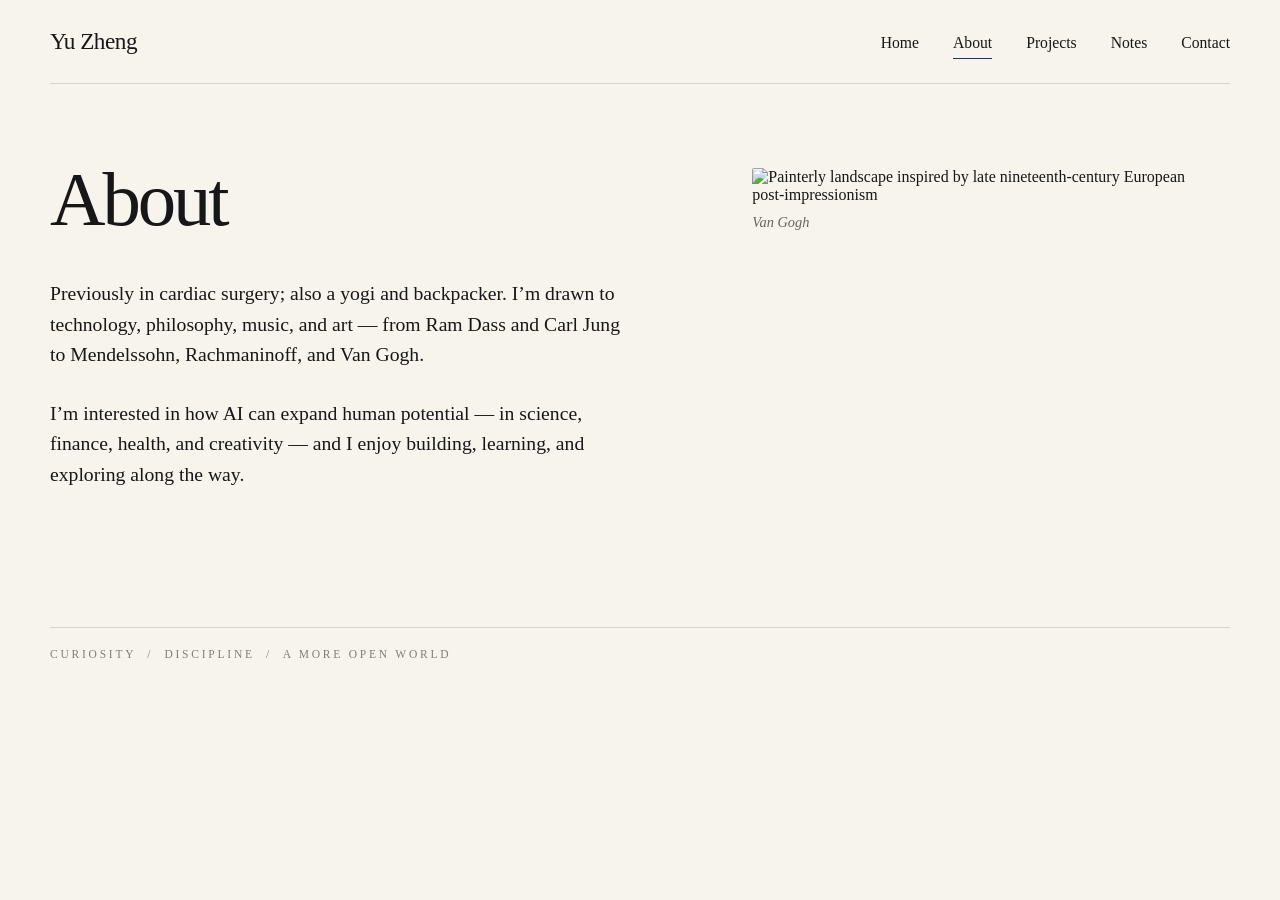
==== about.html @ 2a7b6f16 "Add About page" ====
<!doctype html>
<html lang="en"><head><meta charset="utf-8"><meta name="viewport" content="width=device-width,initial-scale=1"><title>About — Yu Zheng</title><link rel="stylesheet" href="styles.css"></head>
<body>
<header class="site-shell site-header"><a class="brand" href="index.html">Yu Zheng</a><nav class="nav"><a href="index.html">Home</a><a class="active" href="about.html">About</a><a href="projects.html">Projects</a><a href="notes.html">Notes</a><a href="contact.html">Contact</a></nav></header>
<main class="site-shell page"><div class="page-grid">
  <section><h1>About</h1><div class="prose">
    <p>Previously in cardiac surgery; also a yogi and backpacker. I’m drawn to technology, philosophy, music, and art — from Ram Dass and Carl Jung to Mendelssohn, Rachmaninoff, and Van Gogh.</p>
    <p>I’m interested in how AI can expand human potential — in science, finance, health, and creativity — and I enjoy building, learning, and exploring along the way.</p>
  </div></section>
  <figure class="art-frame"><img src="assets/about_art.png" alt="Painterly landscape inspired by late nineteenth-century European post-impressionism"><figcaption class="caption">Van Gogh</figcaption></figure>
</div></main>
<footer class="site-shell site-footer">Curiosity &nbsp;/&nbsp; discipline &nbsp;/&nbsp; a more open world</footer>
</body></html>
---- styles.css ----
:root {
  --paper: #f7f4ed;
  --ink: #171717;
  --muted: #66655f;
  --line: #d8d3c8;
  --accent: #1c3555;
  --max: 1180px;
}

* { box-sizing: border-box; }
html { scroll-behavior: smooth; }
body {
  margin: 0;
  background: var(--paper);
  color: var(--ink);
  font-family: Georgia, 'Times New Roman', serif;
  -webkit-font-smoothing: antialiased;
}
a { color: inherit; text-decoration: none; }
img { max-width: 100%; display: block; }

.site-shell { width: min(var(--max), calc(100% - 48px)); margin: 0 auto; }
.site-header {
  display: flex; align-items: center; justify-content: space-between;
  min-height: 84px; border-bottom: 1px solid var(--line);
}
.brand { font-size: 1.45rem; letter-spacing: -0.02em; }
.nav { display: flex; gap: 34px; font-size: .98rem; }
.nav a { position: relative; padding: 31px 0 28px; }
.nav a::after { content: ''; position: absolute; left: 0; right: 0; bottom: 21px; height: 1px; background: var(--accent); transform: scaleX(0); transition: transform .2s ease; }
.nav a:hover::after, .nav a.active::after { transform: scaleX(1); }

.hero { min-height: calc(100vh - 84px); display: grid; grid-template-columns: 1.1fr .9fr; align-items: center; gap: 70px; padding: 70px 0 90px; }
.hero-copy h1 { font-size: clamp(3.2rem, 6vw, 6.1rem); line-height: .98; font-weight: 400; letter-spacing: -.045em; max-width: 760px; margin: 0 0 42px; }
.social { display: flex; gap: 30px; align-items: center; font-size: 1.05rem; }
.social a { border-bottom: 1px solid transparent; }
.social a:hover { border-bottom-color: var(--ink); }
.hero-art { display: flex; justify-content: center; align-items: center; }
.hero-art img { width: min(54%, 270px); animation: float 7s ease-in-out infinite; filter: drop-shadow(0 12px 15px rgba(38,45,37,.05)); }
@keyframes float { 0%,100% { transform: translateY(0) rotate(-.3deg); } 50% { transform: translateY(-9px) rotate(.3deg); } }

.page { padding: 72px 0 110px; }
.page-grid { display: grid; grid-template-columns: 1.05fr .95fr; gap: 90px; align-items: start; }
.page h1 { margin: 0 0 34px; font-weight: 400; font-size: clamp(3.4rem, 6vw, 5.4rem); letter-spacing: -.04em; }
.prose { max-width: 650px; font-size: 1.23rem; line-height: 1.55; }
.prose p { margin: 0 0 28px; }
.art-frame { margin-top: 12px; }
.art-frame img { width: 100%; border-radius: 2px; }
.caption { margin-top: 10px; color: var(--muted); font-style: italic; font-size: .9rem; }

.kicker { color: var(--muted); font-size: 1.15rem; margin-top: -18px; margin-bottom: 34px; }
.projects-grid { display: grid; grid-template-columns: repeat(2, minmax(0,1fr)); gap: 34px; }
.project-card { border-top: 1px solid var(--line); padding-top: 20px; }
.project-image { aspect-ratio: 2.25/1; overflow: hidden; border-radius: 4px; margin-bottom: 18px; background: #ece8de; }
.project-image img { width: 100%; height: 100%; object-fit: cover; transition: transform .45s ease; }
.project-card:hover .project-image img { transform: scale(1.025); }
.project-card h2 { font-size: 1.75rem; font-weight: 400; margin: 0 0 8px; }
.project-card p { color: #44433f; font-size: 1.07rem; line-height: 1.45; margin: 0 0 22px; max-width: 520px; }
.project-link { display: inline-flex; align-items: center; gap: 14px; border: 1px solid #252525; border-radius: 999px; padding: 10px 18px; font-size: .95rem; }
.project-link:hover { background: #171717; color: var(--paper); }

.contact-layout { min-height: 62vh; display: grid; grid-template-columns: 1fr .85fr; gap: 80px; align-items: center; }
.contact-copy h1 { margin-bottom: 16px; }
.contact-copy .lede { font-size: 1.28rem; color: #4d4c47; margin-bottom: 42px; }
.contact-links { display: grid; gap: 17px; width: fit-content; font-size: 1.12rem; }
.contact-links a { border-bottom: 1px solid transparent; }
.contact-links a:hover { border-bottom-color: var(--ink); }
.contact-art img { width: min(65%, 310px); margin: auto; }

.notes-list { max-width: 760px; border-top: 1px solid var(--line); }
.note-row { padding: 22px 0; border-bottom: 1px solid var(--line); display:flex; justify-content:space-between; gap:30px; color: var(--muted); }
.note-row strong { color: var(--ink); font-weight: 400; }

.site-footer { border-top: 1px solid var(--line); color: #817f77; font-size: .72rem; letter-spacing: .24em; text-transform: uppercase; padding: 20px 0 34px; }

@media (max-width: 800px) {
  .site-shell { width: min(100% - 30px, var(--max)); }
  .site-header { min-height: 70px; align-items: flex-start; padding-top: 22px; }
  .nav { gap: 16px; font-size: .83rem; flex-wrap: wrap; justify-content: flex-end; max-width: 70%; }
  .nav a { padding: 0 0 12px; }
  .nav a::after { bottom: 7px; }
  .hero { grid-template-columns: 1fr; min-height: auto; gap: 48px; padding: 78px 0 85px; }
  .hero-copy h1 { font-size: clamp(3.35rem, 14vw, 5.3rem); }
  .hero-art { justify-content: flex-start; padding-left: 8%; }
  .hero-art img { width: min(48%, 225px); }
  .page-grid, .contact-layout, .projects-grid { grid-template-columns: 1fr; gap: 46px; }
  .page { padding-top: 56px; }
  .art-frame img { max-width: 520px; }
  .contact-art { order: -1; }
  .contact-art img { margin-left: 0; width: min(52%, 260px); }
}
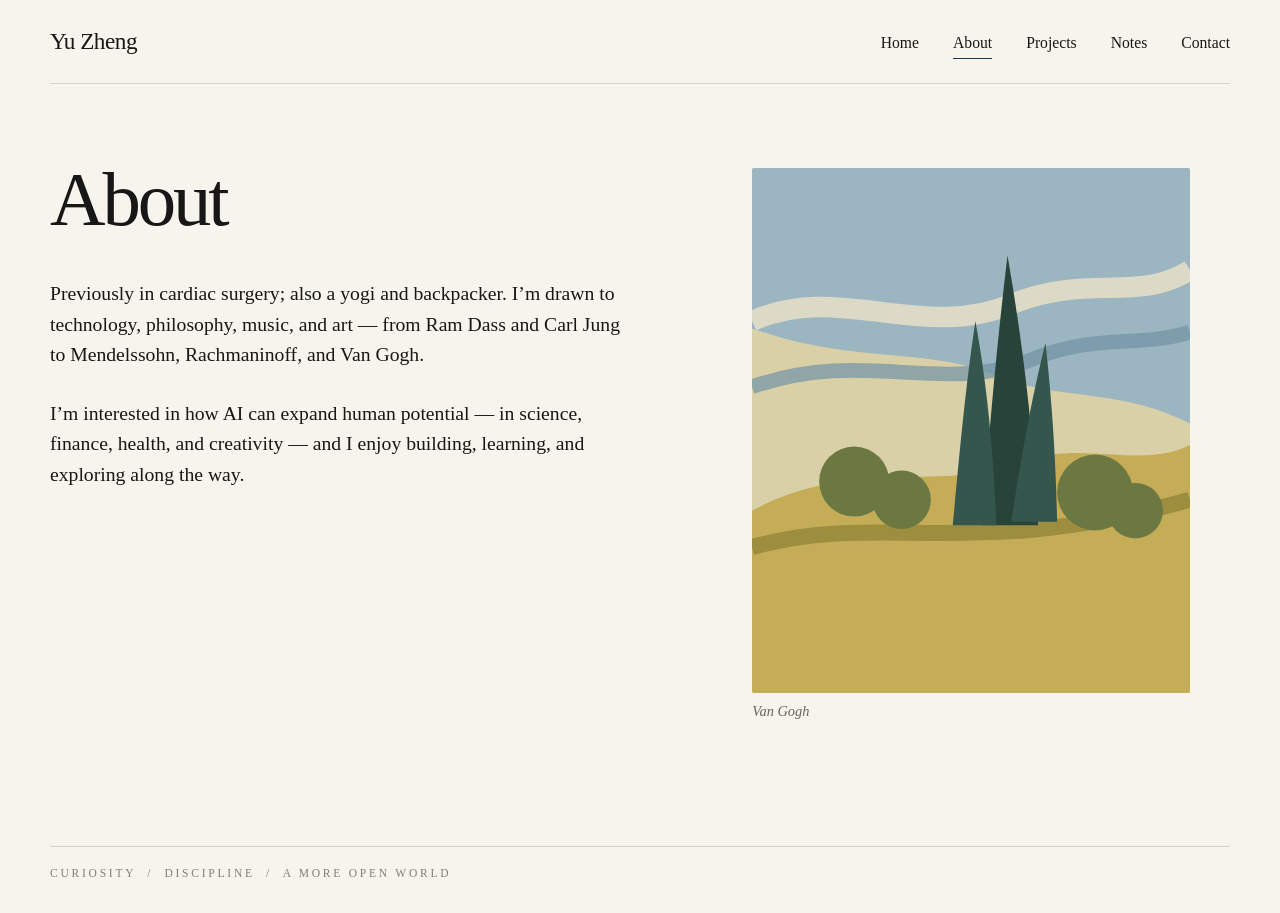
==== commit 83ab61b0: "Use About SVG artwork" ====
--- a/about.html
+++ b/about.html
@@ -7,7 +7,7 @@
     <p>Previously in cardiac surgery; also a yogi and backpacker. I’m drawn to technology, philosophy, music, and art — from Ram Dass and Carl Jung to Mendelssohn, Rachmaninoff, and Van Gogh.</p>
     <p>I’m interested in how AI can expand human potential — in science, finance, health, and creativity — and I enjoy building, learning, and exploring along the way.</p>
   </div></section>
-  <figure class="art-frame"><img src="assets/about_art.png" alt="Painterly landscape inspired by late nineteenth-century European post-impressionism"><figcaption class="caption">Van Gogh</figcaption></figure>
+  <figure class="art-frame"><img src="assets/about_art.svg" alt="Painterly landscape"><figcaption class="caption">Van Gogh</figcaption></figure>
 </div></main>
 <footer class="site-shell site-footer">Curiosity &nbsp;/&nbsp; discipline &nbsp;/&nbsp; a more open world</footer>
 </body></html>
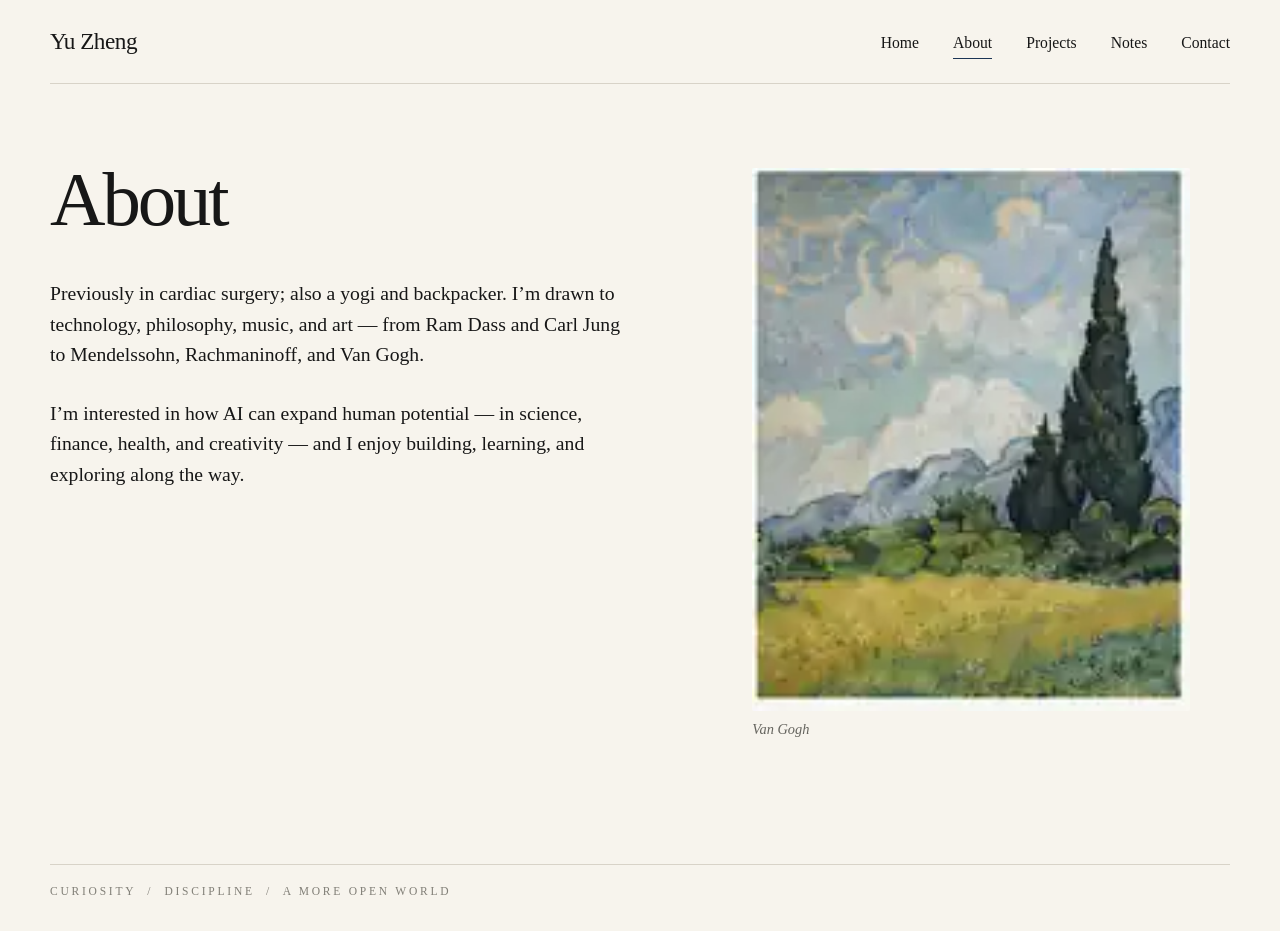
==== commit fed724cb: "Deploy approved artwork assets" ====
--- a/about.html
+++ b/about.html
@@ -7,7 +7,7 @@
     <p>Previously in cardiac surgery; also a yogi and backpacker. I’m drawn to technology, philosophy, music, and art — from Ram Dass and Carl Jung to Mendelssohn, Rachmaninoff, and Van Gogh.</p>
     <p>I’m interested in how AI can expand human potential — in science, finance, health, and creativity — and I enjoy building, learning, and exploring along the way.</p>
   </div></section>
-  <figure class="art-frame"><img src="assets/about_art.svg" alt="Painterly landscape"><figcaption class="caption">Van Gogh</figcaption></figure>
+  <figure class="art-frame"><img src="assets/about_art.webp" alt="Painterly landscape"><figcaption class="caption">Van Gogh</figcaption></figure>
 </div></main>
 <footer class="site-shell site-footer">Curiosity &nbsp;/&nbsp; discipline &nbsp;/&nbsp; a more open world</footer>
 </body></html>
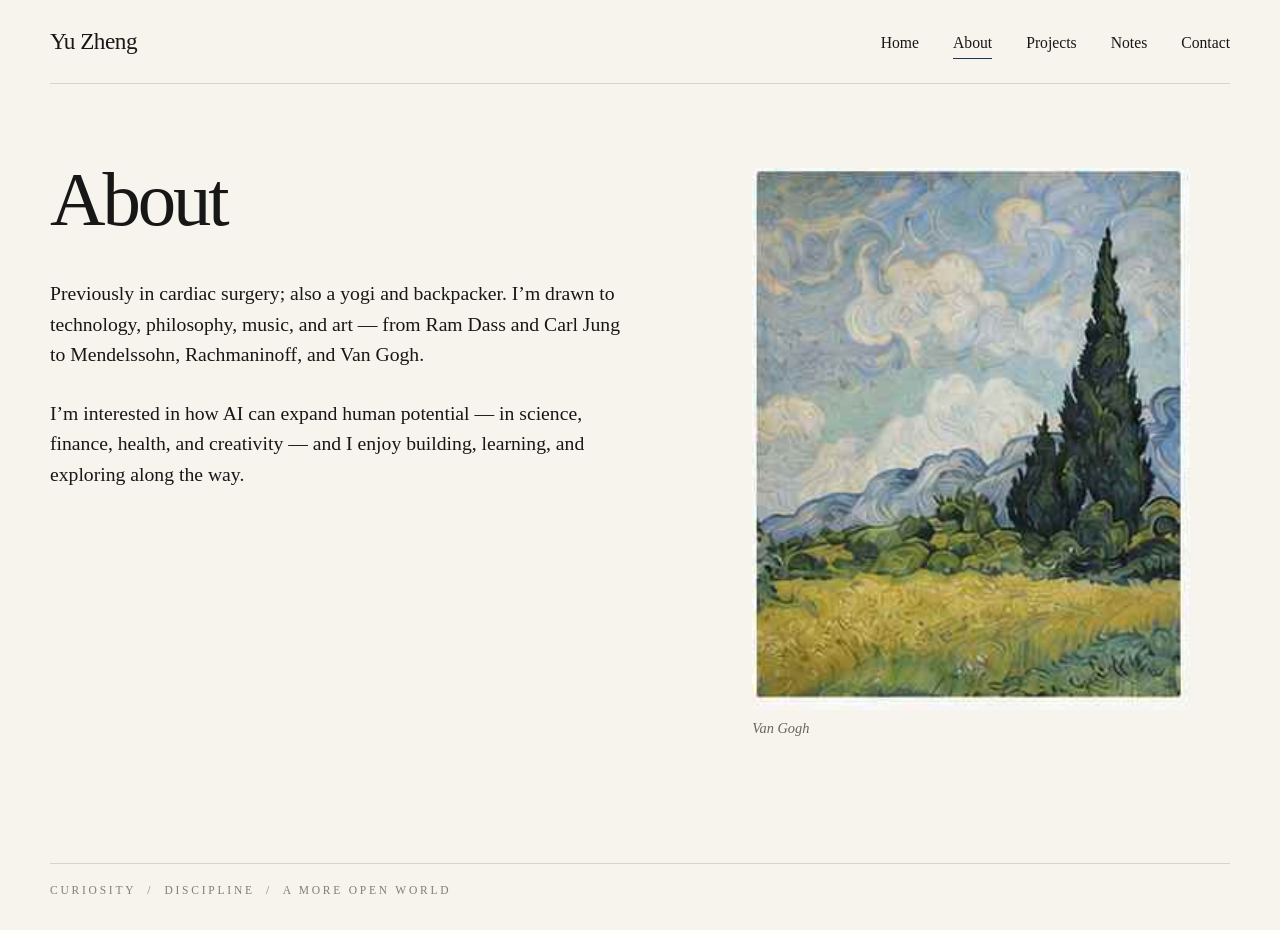
==== commit d2f54f6c: "Use sharper Option B about artwork" ====
--- a/about.html
+++ b/about.html
@@ -7,7 +7,7 @@
     <p>Previously in cardiac surgery; also a yogi and backpacker. I’m drawn to technology, philosophy, music, and art — from Ram Dass and Carl Jung to Mendelssohn, Rachmaninoff, and Van Gogh.</p>
     <p>I’m interested in how AI can expand human potential — in science, finance, health, and creativity — and I enjoy building, learning, and exploring along the way.</p>
   </div></section>
-  <figure class="art-frame"><img src="assets/about_art.webp" alt="Painterly landscape"><figcaption class="caption">Van Gogh</figcaption></figure>
+  <figure class="art-frame"><img src="assets/about_art.jpg" alt="Painterly landscape inspired by late nineteenth-century European post-impressionism"><figcaption class="caption">Van Gogh</figcaption></figure>
 </div></main>
 <footer class="site-shell site-footer">Curiosity &nbsp;/&nbsp; discipline &nbsp;/&nbsp; a more open world</footer>
 </body></html>
